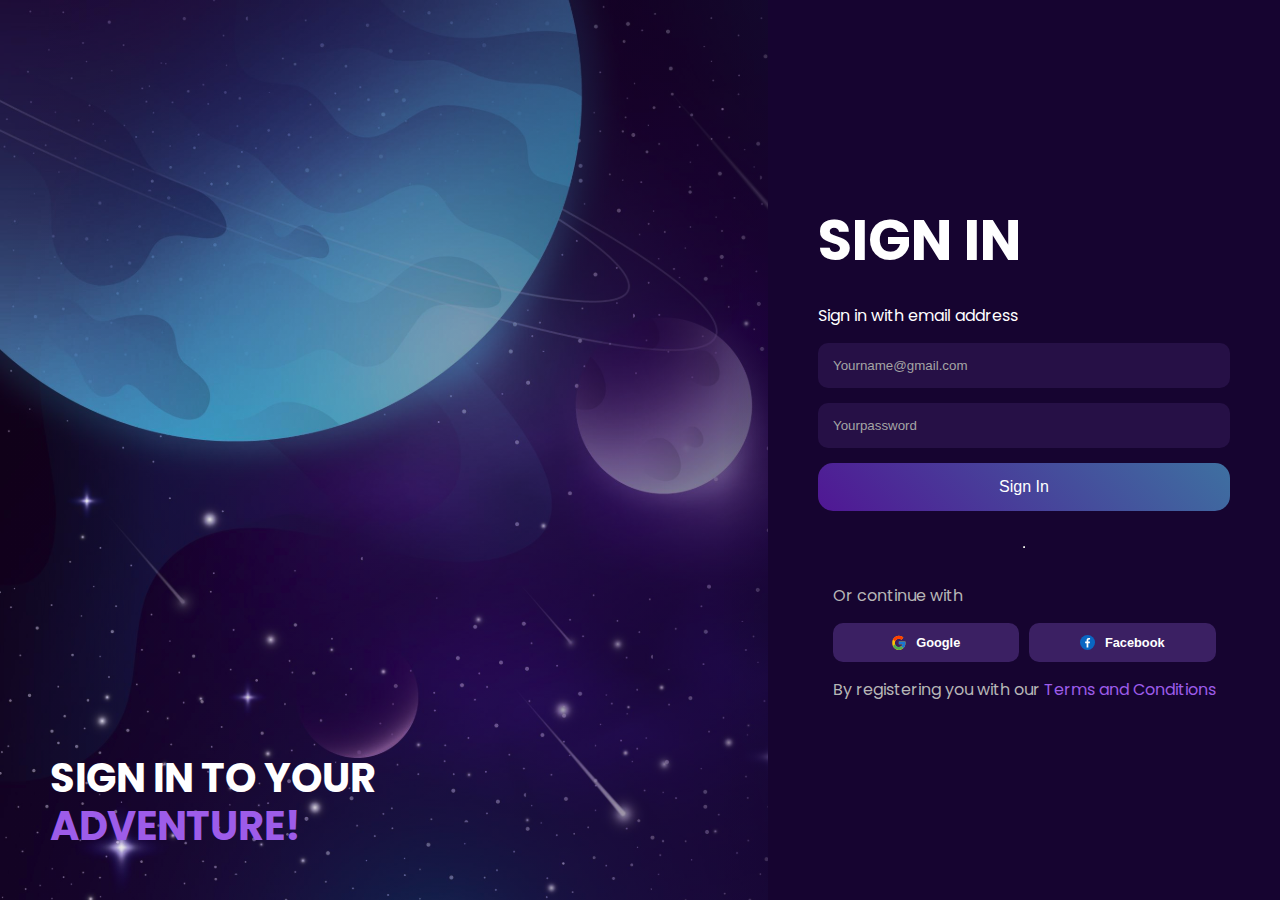
==== app/templates/index.html @ 79788bc8 "create new routes" ====
<!DOCTYPE html>
<html lang="pt-br">

<head>
    <meta charset="UTF-8">
    <meta name="viewport" content="width=device-width, initial-scale=1.0">
    <title>Secure Sign</title>
    <link rel="stylesheet" href="../static/index.css">
    <link rel="stylesheet" href="../static/global.css">
    <link rel="stylesheet" href="../static/ui/ui.css">
</head>

<body>
    <div class="container container-flex container-flex-space-between">
        <div class="background">
            <h1 class="uppercase">Sign in to your</h1>
            <h1 class="uppercase color-purple">adventure!</h1>
        </div>
        <div class="index-container">
            <div class="index-content">
                <h1 class="uppercase">Sign In</h1>
                <form action="/auth" method="post" class="index-form">
                    <p>Sign in with email address</p>
                    <input id="email" name="email" placeholder="Yourname@gmail.com" type="email" class="ui-input">
                    <input id="password" name="password" placeholder="Yourpassword" type="password" class="ui-input">
                    <button type="submit" class="ui-button-linear">Sign In</button>
            </div>
            <hr />
            <div class="index-social-midia">
                <p class="index-social-midia-title">Or continue with</p>
                <section class="midia">
                    <button class="ui-button"><img class="icon-midia" src="../static/assets/icons/google.svg"
                            alt="Logo Google"> Google</button>
                    <button class="ui-button"><img class="icon-midia" src="../static/assets/icons/facebook.svg"
                            alt="Logo Facebook"> Facebook</button>
                </section>
                <p>By registering you with our <span class="color-purple">Terms and Conditions</span></p>
            </div>
        </div>
    </div>
    </div>
</body>

</html>
---- app/static/index.css ----
.background {
    height: 100%;
    width: 60%;
    display: flex;
    flex-direction: column;
    align-items: flex-start;
    justify-content: flex-end;
    padding: 50px;
    background: linear-gradient(to right, rgba(22, 4, 48, 0), rgba(22, 4, 48, 0.5)), url('../static/assets/background.svg');
    background-repeat: no-repeat;
}

.background h1 {
    font-size: 2.5rem;
    line-height: 1.2;
}

.index-container {
    width: 40%;
    height: 100%;
    padding: 50px;
    display: flex;
    flex-direction: column;
    align-items: center;
    justify-content: center;
}

.index-content h1 {
    font-size: 3.5rem;
    margin-bottom: 20px;
}

.index-content p {
    margin-bottom: 15px;
}

.index-content input {
    margin-bottom: 15px;
}

.index-form button {
    margin-bottom: 35px;
}

.index-social-midia {
    margin-top: 35px;
}

.index-social-midia-title {
    margin-bottom: 15px;
}

.index-social-midia p {
    color: #B6B6B6;
}

.midia {
    display: flex;
    align-items: center;
    justify-content: space-between;
    gap: 10px;
    margin-bottom: 15px;
}

.icon-midia {
    width: 15px;
    height: 15px;
    margin-right: 10px;
}
---- app/static/global.css ----
@import url('https://fonts.googleapis.com/css2?family=Poppins:ital,wght@0,100;0,200;0,300;0,400;0,500;0,600;0,700;0,800;0,900;1,100;1,200;1,300;1,400;1,500;1,600;1,700;1,800;1,900&display=swap');

* {
    box-sizing: border-box;
    padding: 0;
    margin: 0;
}

body {
    font-family: 'Poppins', sans-serif;
    background-color: #160430;
    color: #FFFFFF;
}

.container {
    width: 100vw;
    height: 100vh;
}

.container-flex {
    display: flex;
    align-items: center;
}

.container-flex-center {
    justify-content: center;
}

.container-flex-space-between {
    justify-content: space-between;
}

.uppercase {
    text-transform: uppercase;
}

.color-purple {
    color: #9D5CE9;
}
---- app/static/ui/ui.css ----
.ui-input {
    width: 100%;
    padding: 15px;
    border: none;
    border-radius: 10px;
    background-color: #261046;
    color: #FFFFFF;
}

.ui-input::placeholder {
    color: #A4A4A4;
}

.ui-button-linear {
    width: 100%;
    cursor: pointer;
    padding: 15px 0px;
    border: none;
    border-radius: 15px;
    font-size: 1rem;
    background: linear-gradient(45deg, #501794, #3E70A1);
    color: #FFFFFF;
}

.ui-button-linear:hover {
    background: #501794;
}

.ui-button {
    cursor: pointer;
    width: 100%;
    display: flex;
    align-items: center;
    justify-content: center;
    border: none;
    border-radius: 10px;
    padding: 12px 0px;
    font-size: 0.8rem;
    font-weight: 700;
    background-color: #3B2063;
    color: #FFFFFF;
}

.ui-button:hover {
    transition: .4s;
    background-color: #261046;
}
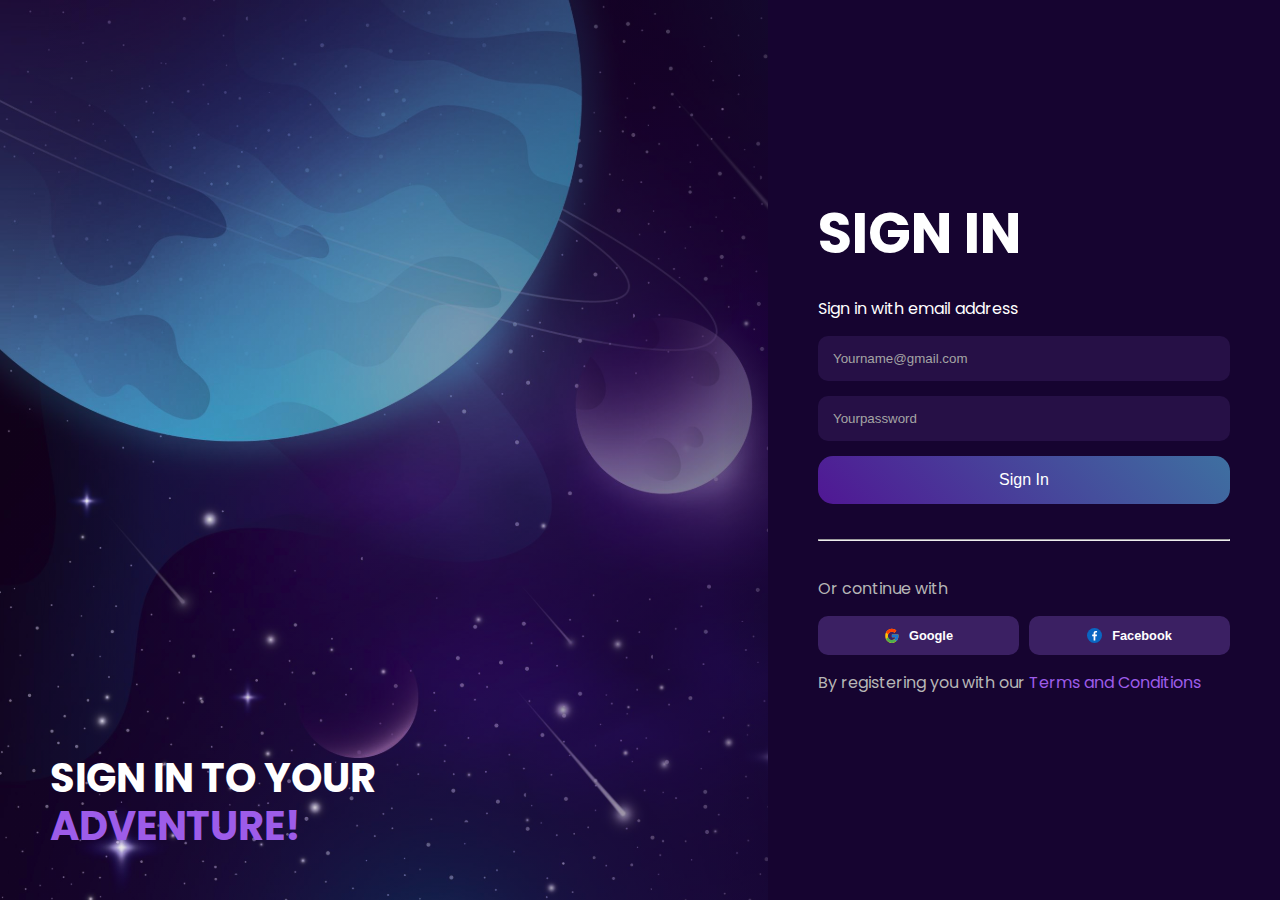
==== commit a13bdecf: "created dashboard style" ====
--- a/app/templates/index.html
+++ b/app/templates/index.html
@@ -19,26 +19,58 @@
         <div class="index-container">
             <div class="index-content">
                 <h1 class="uppercase">Sign In</h1>
-                <form action="/auth" method="post" class="index-form">
+                <div class="index-form">
                     <p>Sign in with email address</p>
                     <input id="email" name="email" placeholder="Yourname@gmail.com" type="email" class="ui-input">
                     <input id="password" name="password" placeholder="Yourpassword" type="password" class="ui-input">
-                    <button type="submit" class="ui-button-linear">Sign In</button>
-            </div>
-            <hr />
-            <div class="index-social-midia">
-                <p class="index-social-midia-title">Or continue with</p>
-                <section class="midia">
-                    <button class="ui-button"><img class="icon-midia" src="../static/assets/icons/google.svg"
-                            alt="Logo Google"> Google</button>
-                    <button class="ui-button"><img class="icon-midia" src="../static/assets/icons/facebook.svg"
-                            alt="Logo Facebook"> Facebook</button>
-                </section>
-                <p>By registering you with our <span class="color-purple">Terms and Conditions</span></p>
+                    <button onclick="handleSubmitLogin(event)" class="ui-button-linear">Sign In</button>
+                </div>
+                <hr />
+                <div class="index-social-midia">
+                    <p class="index-social-midia-title">Or continue with</p>
+                    <section class="midia">
+                        <button class="ui-button"><img class="icon-midia" src="../static/assets/icons/google.svg"
+                                alt="Logo Google"> Google</button>
+                        <button class="ui-button"><img class="icon-midia" src="../static/assets/icons/facebook.svg"
+                                alt="Logo Facebook"> Facebook</button>
+                    </section>
+                    <p>By registering you with our <span class="color-purple">Terms and Conditions</span></p>
+                </div>
             </div>
         </div>
     </div>
-    </div>
+
+    <script>
+        const handleSubmitLogin = async (event) => {
+            event.preventDefault();
+
+            const formDataAuth = {
+                email: document.getElementById('email').value,
+                password: document.getElementById('password').value
+            };
+
+            const headers = new Headers();
+            headers.append('Content-Type', 'application/json');
+            headers.append('Accept', 'application/json');
+
+            try {
+                const response = await fetch('http://localhost:5000/auth', {
+                    method: 'POST',
+                    headers: headers,
+                    body: JSON.stringify(formDataAuth),
+                });
+
+                if (!response.ok) {
+                    throw new Error(`HTTP error! Status: ${response.status}`);
+                }
+
+                const data = await response.json();
+                console.log(data);
+            } catch (error) {
+                console.error('Erro na requisição:', error.message);
+            }
+        };
+    </script>
 </body>
 
 </html>--- a/app/static/global.css
+++ b/app/static/global.css
@@ -22,6 +22,10 @@
     align-items: center;
 }
 
+.container-flex-column {
+    flex-direction: column;
+}
+
 .container-flex-center {
     justify-content: center;
 }
